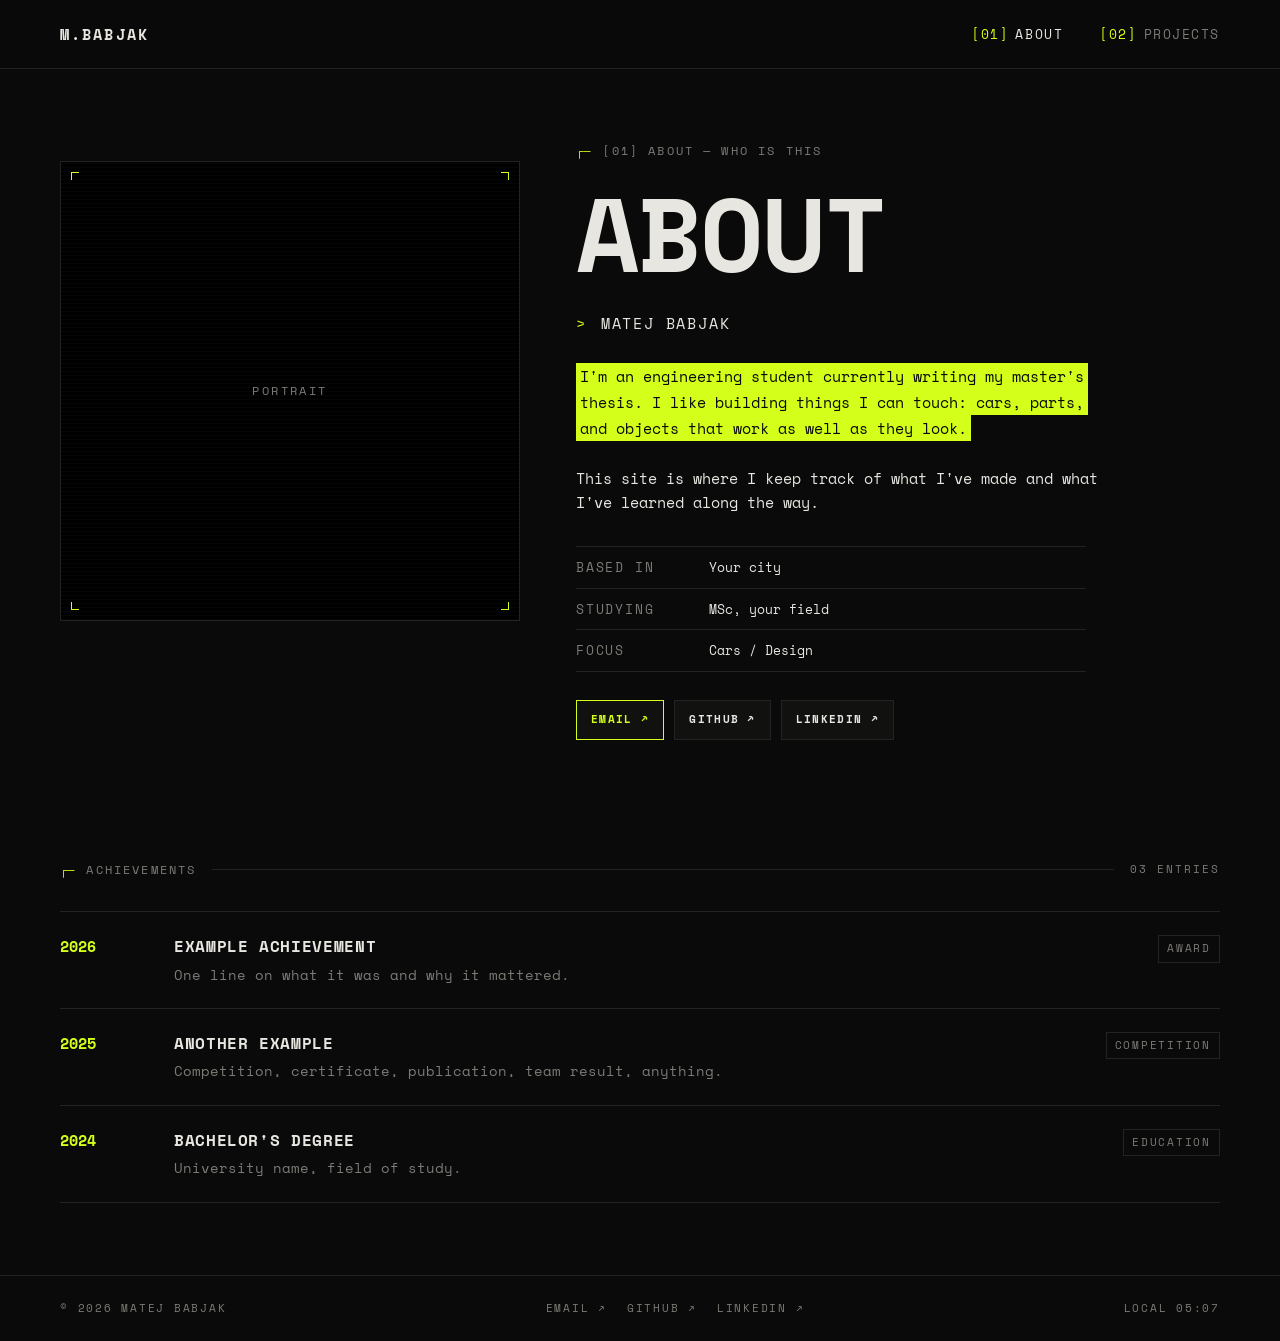
==== about.html @ 526a7960 "Initial personal website Static HTML/CSS/JS site with Home, About (bio, facts, achievements) and Pro" ====
<!doctype html>
<html lang="en">
<head>
  <meta charset="utf-8">
  <meta name="viewport" content="width=device-width, initial-scale=1">
  <title>About — Matej Babjak</title>
  <!-- remove this line when you go public, it keeps search engines away -->
  <meta name="robots" content="noindex, nofollow">
  <link rel="preconnect" href="https://fonts.googleapis.com">
  <link rel="preconnect" href="https://fonts.gstatic.com" crossorigin>
  <link rel="stylesheet" href="https://fonts.googleapis.com/css2?family=Space+Mono:wght@400;700&display=swap">
  <link rel="stylesheet" href="assets/css/style.css">
</head>
<body data-page="about">
  <div data-header></div>
  <main><div class="wrap"><noscript>This site needs JavaScript turned on.</noscript></div></main>
  <div data-footer></div>

  <script src="data/site.js"></script>
  <script src="data/about.js"></script>
  <script src="data/projects.js"></script>
  <script src="assets/js/main.js"></script>
</body>
</html>
---- assets/css/style.css ----
/* ─────────────────────────────────────────────────────────────
   STYLE
   Change the colours and font in :root and the whole site follows.
   ───────────────────────────────────────────────────────────── */

:root {
  --bg: #0a0a0a;
  --bg-raised: #111110;
  --fg: #e8e6e1;
  --muted: #7d7b76;
  --line: #232321;
  --accent: #d4ff1a;
  --accent-ink: #0a0a0a; /* text colour on top of the accent */

  --font: "Space Mono", ui-monospace, Menlo, Consolas, monospace;
  --gutter: clamp(16px, 4vw, 40px);
  --max: 1240px;
}

*,
*::before,
*::after {
  box-sizing: border-box;
}

html {
  -webkit-text-size-adjust: 100%;
}

body {
  margin: 0;
  background: var(--bg);
  color: var(--fg);
  font-family: var(--font);
  font-size: 15px;
  line-height: 1.6;
  min-height: 100vh;
  display: flex;
  flex-direction: column;
}

main {
  flex: 1;
}

a {
  color: inherit;
}

img {
  display: block;
  max-width: 100%;
}

::selection {
  background: var(--accent);
  color: var(--accent-ink);
}

.wrap {
  width: 100%;
  max-width: var(--max);
  margin: 0 auto;
  padding: 0 var(--gutter);
}

/* ── Header ───────────────────────────────────────────────── */

.site-header {
  border-bottom: 1px solid var(--line);
  position: sticky;
  top: 0;
  z-index: 10;
  background: rgba(10, 10, 10, 0.92);
  backdrop-filter: blur(6px);
}

.site-header .wrap {
  display: flex;
  align-items: center;
  justify-content: space-between;
  gap: 24px;
  height: 68px;
}

.logo {
  font-weight: 700;
  letter-spacing: 0.14em;
  text-decoration: none;
  white-space: nowrap;
}

.nav {
  display: flex;
  gap: clamp(16px, 3vw, 36px);
  font-size: 13px;
  letter-spacing: 0.12em;
}

.nav a {
  text-decoration: none;
  color: var(--muted);
  transition: color 0.15s;
  white-space: nowrap;
}

.nav a .idx {
  color: var(--accent);
  margin-right: 6px;
}

.nav a:hover,
.nav a[aria-current="page"] {
  color: var(--fg);
}

/* ── Typography bits ──────────────────────────────────────── */

/* small uppercase label with the ┌─ marker */
.label {
  font-size: 12px;
  letter-spacing: 0.18em;
  text-transform: uppercase;
  color: var(--muted);
  margin: 0;
}

.label::before {
  content: "┌─";
  color: var(--accent);
  margin-right: 12px;
  letter-spacing: 0;
}

.display {
  font-size: clamp(44px, 9vw, 104px);
  line-height: 0.95;
  font-weight: 700;
  letter-spacing: -0.02em;
  text-transform: uppercase;
  margin: 24px 0 28px;
  overflow-wrap: anywhere;
}

.prompt {
  font-size: 15px;
  letter-spacing: 0.12em;
  text-transform: uppercase;
  margin: 0 0 28px;
}

.prompt::before {
  content: ">";
  color: var(--accent);
  margin-right: 14px;
}

/* the lime highlighted paragraph */
.highlight {
  max-width: 34em;
  margin: 0;
  line-height: 1.75;
}

.highlight span {
  background: var(--accent);
  color: var(--accent-ink);
  padding: 2px 4px;
  -webkit-box-decoration-break: clone;
  box-decoration-break: clone;
}

.prose p {
  max-width: 62ch;
  margin: 0 0 1.1em;
}

.prose a {
  color: var(--accent);
}

.muted {
  color: var(--muted);
}

.blink::after {
  content: "_";
  color: var(--accent);
  animation: blink 1.1s steps(1) infinite;
}

@keyframes blink {
  50% {
    opacity: 0;
  }
}

/* ── Frame with corner brackets (used around images) ──────── */

.frame {
  --c: var(--accent);
  --len: 8px;
  --off: 10px;
  position: relative;
  border: 1px solid var(--line);
  background-color: #000;
  aspect-ratio: 1 / 1;
  overflow: hidden;
}

/* four lime corners drawn on top of the image */
.frame::after {
  content: "";
  position: absolute;
  inset: var(--off);
  pointer-events: none;
  background:
    linear-gradient(var(--c), var(--c)) top left / var(--len) 1px,
    linear-gradient(var(--c), var(--c)) top left / 1px var(--len),
    linear-gradient(var(--c), var(--c)) top right / var(--len) 1px,
    linear-gradient(var(--c), var(--c)) top right / 1px var(--len),
    linear-gradient(var(--c), var(--c)) bottom left / var(--len) 1px,
    linear-gradient(var(--c), var(--c)) bottom left / 1px var(--len),
    linear-gradient(var(--c), var(--c)) bottom right / var(--len) 1px,
    linear-gradient(var(--c), var(--c)) bottom right / 1px var(--len);
  background-repeat: no-repeat;
}

.frame img {
  width: 100%;
  height: 100%;
  object-fit: cover;
}

.frame.wide {
  aspect-ratio: 16 / 10;
}

/* shown when a project has no image yet */
.frame.empty {
  display: grid;
  place-items: center;
  background-image: repeating-linear-gradient(
    0deg,
    rgba(255, 255, 255, 0.025) 0 1px,
    transparent 1px 4px
  );
}

.frame.empty::before {
  content: attr(data-empty);
  font-size: 12px;
  letter-spacing: 0.2em;
  color: var(--muted);
}

/* ── Buttons ──────────────────────────────────────────────── */

.buttons {
  display: flex;
  flex-wrap: wrap;
  gap: 10px;
  margin-top: 28px;
}

.btn {
  display: inline-block;
  border: 1px solid var(--line);
  background: var(--bg-raised);
  padding: 10px 14px;
  font: inherit;
  font-size: 11px;
  font-weight: 700;
  letter-spacing: 0.12em;
  text-transform: uppercase;
  text-decoration: none;
  color: var(--fg);
  cursor: pointer;
  transition: border-color 0.15s, color 0.15s;
}

.btn:hover {
  border-color: var(--muted);
}

.btn.primary,
.btn[aria-pressed="true"] {
  border-color: var(--accent);
  color: var(--accent);
}

/* ── Hero (top section of each page) ──────────────────────── */

.hero {
  display: grid;
  grid-template-columns: minmax(0, 5fr) minmax(0, 7fr);
  gap: clamp(28px, 5vw, 56px);
  padding: clamp(40px, 7vw, 72px) 0;
  align-items: start;
}

.hero .frame {
  margin-top: 20px;
}

.hero-text {
  min-width: 0;
}

.hero.single {
  grid-template-columns: 1fr;
}

/* ── Section rule: label on the left, meta on the right ───── */

.rule {
  display: flex;
  align-items: center;
  gap: 16px;
  margin: 0 0 32px;
}

.rule .line {
  flex: 1;
  height: 1px;
  background: var(--line);
}

.rule .meta {
  font-size: 11px;
  letter-spacing: 0.18em;
  color: var(--muted);
  white-space: nowrap;
}

.section {
  padding: 48px 0 72px;
}

/* ── Projects list ────────────────────────────────────────── */

.filters {
  display: flex;
  flex-wrap: wrap;
  gap: 10px;
  margin-bottom: 56px;
}

.filters .count {
  color: var(--muted);
  font-weight: 400;
  margin-left: 6px;
}

.case {
  padding-bottom: 88px;
}

.case-body {
  display: grid;
  grid-template-columns: minmax(0, 1fr) minmax(0, 1fr);
  gap: clamp(28px, 5vw, 64px);
  align-items: center;
}

.case h2 {
  font-size: clamp(26px, 3.4vw, 36px);
  line-height: 1.1;
  letter-spacing: 0.02em;
  text-transform: uppercase;
  margin: 0 0 18px;
}

.case h2 a {
  text-decoration: none;
}

.case h2 a:hover {
  color: var(--accent);
}

.case .frame {
  aspect-ratio: 4 / 3;
  text-decoration: none;
}

.case .frame:not(.empty) {
  display: block;
}

.case .frame img {
  transition: transform 0.4s ease;
}

.case .frame:hover img {
  transform: scale(1.03);
}

.tags {
  display: flex;
  flex-wrap: wrap;
  gap: 8px 18px;
  font-size: 11px;
  letter-spacing: 0.16em;
  color: var(--muted);
  margin-bottom: 16px;
}

.tags .on {
  color: var(--accent);
}

.empty-state {
  padding: 40px 0 100px;
  color: var(--muted);
}

/* ── About: facts + achievements ──────────────────────────── */

.facts {
  margin: 32px 0 0;
  border-top: 1px solid var(--line);
  max-width: 34em;
}

.facts div {
  display: grid;
  grid-template-columns: 9em 1fr;
  gap: 16px;
  padding: 10px 0;
  border-bottom: 1px solid var(--line);
  font-size: 13px;
}

.facts dt {
  color: var(--muted);
  letter-spacing: 0.14em;
}

.facts dd {
  margin: 0;
}

.timeline {
  list-style: none;
  margin: 0;
  padding: 0;
  border-top: 1px solid var(--line);
}

.timeline li {
  display: grid;
  grid-template-columns: 6em minmax(0, 1fr) auto;
  gap: 24px;
  padding: 22px 0;
  border-bottom: 1px solid var(--line);
  align-items: baseline;
}

.timeline .year {
  color: var(--accent);
  font-weight: 700;
}

.timeline h3 {
  margin: 0 0 4px;
  font-size: 16px;
  text-transform: uppercase;
  letter-spacing: 0.04em;
}

.timeline p {
  margin: 0;
  color: var(--muted);
  font-size: 14px;
}

.timeline .tag {
  font-size: 11px;
  letter-spacing: 0.16em;
  color: var(--muted);
  border: 1px solid var(--line);
  padding: 4px 8px;
  white-space: nowrap;
}

/* ── Single project page ──────────────────────────────────── */

.back {
  display: inline-block;
  margin-top: 32px;
  font-size: 12px;
  letter-spacing: 0.14em;
  color: var(--muted);
  text-decoration: none;
}

.back:hover {
  color: var(--accent);
}

.gallery {
  display: grid;
  grid-template-columns: repeat(auto-fill, minmax(min(100%, 320px), 1fr));
  gap: 20px;
  margin-top: 40px;
}

/* ── Home ─────────────────────────────────────────────────── */

.index-list {
  list-style: none;
  margin: 0;
  padding: 0;
  border-top: 1px solid var(--line);
}

.index-list a {
  display: grid;
  grid-template-columns: 4em minmax(0, 1fr) auto;
  gap: 16px;
  align-items: baseline;
  padding: 26px 0;
  border-bottom: 1px solid var(--line);
  text-decoration: none;
  transition: padding 0.2s, color 0.2s;
}

.index-list a:hover {
  padding-left: 12px;
  color: var(--accent);
}

.index-list .idx {
  color: var(--accent);
  font-size: 13px;
}

.index-list .name {
  font-size: clamp(24px, 4vw, 40px);
  font-weight: 700;
  letter-spacing: 0.02em;
}

.index-list .arrow {
  color: var(--muted);
}

/* ── Footer ───────────────────────────────────────────────── */

.site-footer {
  border-top: 1px solid var(--line);
  font-size: 11px;
  letter-spacing: 0.16em;
  color: var(--muted);
}

.site-footer .wrap {
  display: flex;
  flex-wrap: wrap;
  justify-content: space-between;
  gap: 16px;
  padding-top: 24px;
  padding-bottom: 24px;
}

.site-footer nav {
  display: flex;
  flex-wrap: wrap;
  gap: 20px;
}

.site-footer a {
  text-decoration: none;
}

.site-footer a:hover {
  color: var(--accent);
}

/* ── Phones / small screens ───────────────────────────────── */

@media (max-width: 820px) {
  .hero,
  .case-body {
    grid-template-columns: minmax(0, 1fr);
  }

  /* text first, image second on phones */
  .case .frame {
    order: 2;
  }

  .timeline li {
    grid-template-columns: minmax(0, 1fr);
    gap: 6px;
  }

  .timeline .tag {
    justify-self: start;
  }
}

@media (max-width: 520px) {
  .site-header .wrap {
    height: auto;
    padding-top: 14px;
    padding-bottom: 14px;
    flex-direction: column;
    align-items: flex-start;
    gap: 8px;
  }

  .rule .meta {
    display: none;
  }

  .facts div {
    grid-template-columns: 1fr;
    gap: 2px;
  }
}

@media (prefers-reduced-motion: reduce) {
  *,
  *::after {
    animation: none !important;
    transition: none !important;
  }
}
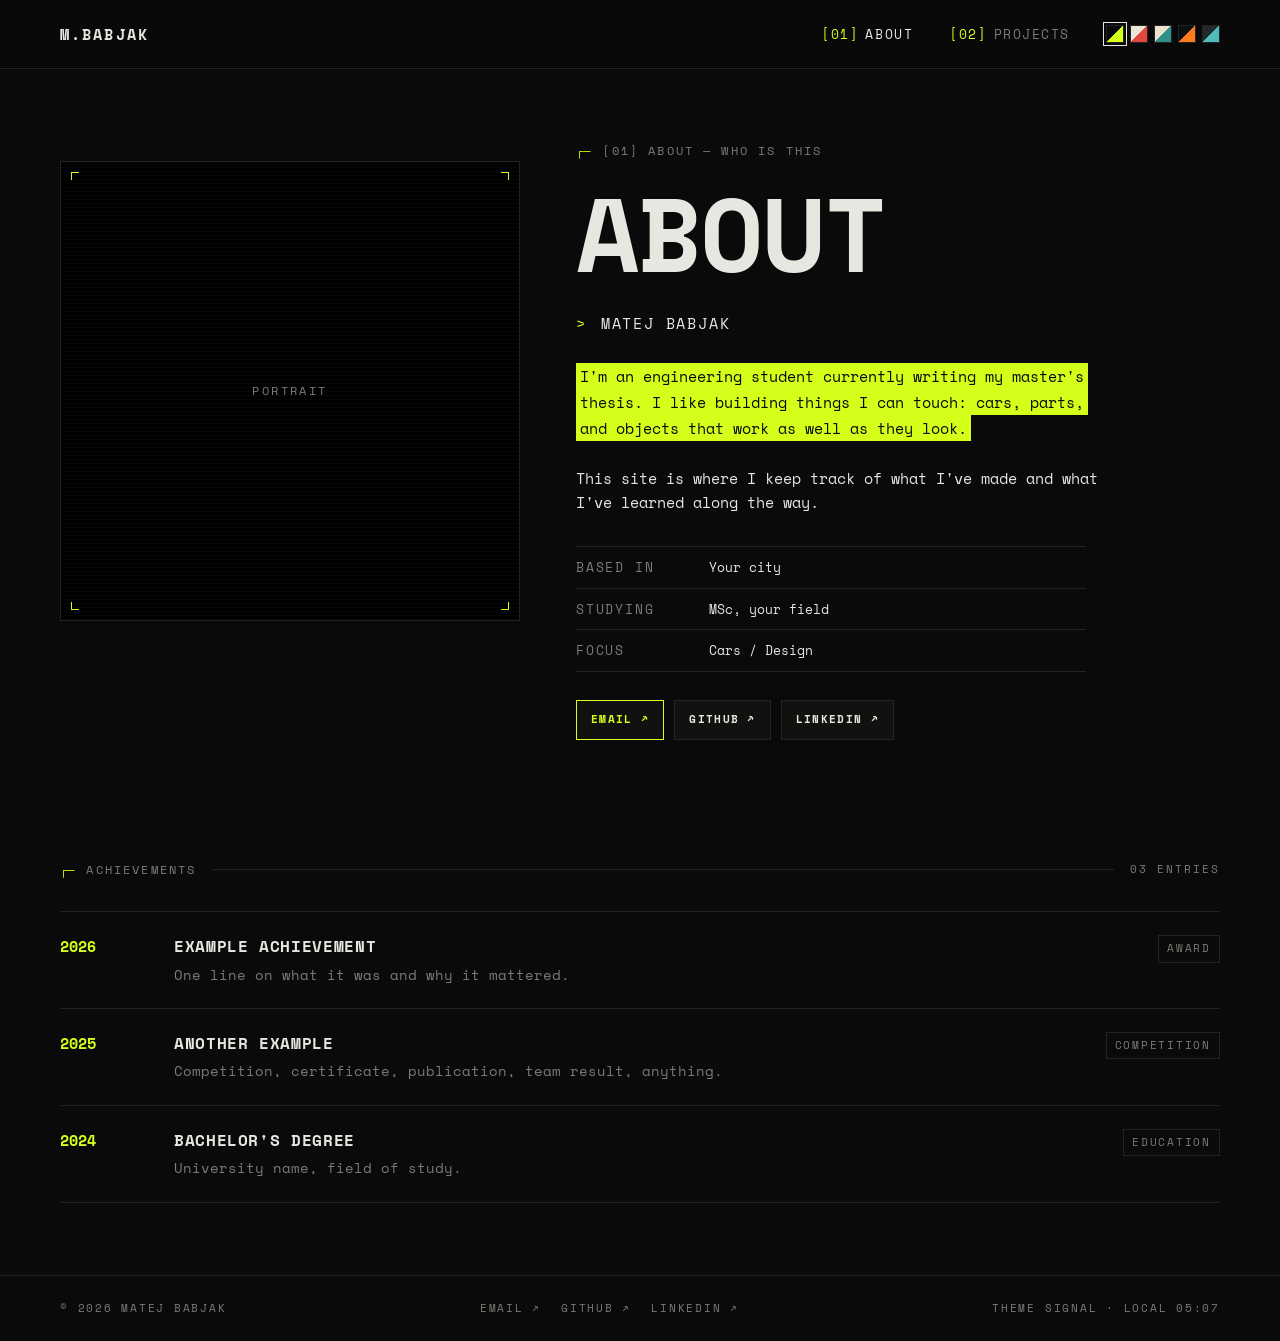
==== commit f61de702: "Add five selectable colour themes Signal (original), Pit Lane, Poster, Amber and Iron Core, picked w" ====
--- a/about.html
+++ b/about.html
@@ -3,12 +3,14 @@
 <head>
   <meta charset="utf-8">
   <meta name="viewport" content="width=device-width, initial-scale=1">
+  <!-- applies the saved colour theme before the page draws -->
+  <script>try{var t=new URLSearchParams(location.search).get("theme")||localStorage.getItem("theme");if(t)document.documentElement.dataset.theme=t}catch(e){}</script>
   <title>About — Matej Babjak</title>
   <!-- remove this line when you go public, it keeps search engines away -->
   <meta name="robots" content="noindex, nofollow">
   <link rel="preconnect" href="https://fonts.googleapis.com">
   <link rel="preconnect" href="https://fonts.gstatic.com" crossorigin>
-  <link rel="stylesheet" href="https://fonts.googleapis.com/css2?family=Space+Mono:wght@400;700&display=swap">
+  <link rel="stylesheet" href="https://fonts.googleapis.com/css2?family=Space+Mono:wght@400;700&family=Archivo:ital,wght@0,400;0,700;0,900;1,900&family=Unbounded:wght@700;900&family=VT323&display=swap">
   <link rel="stylesheet" href="assets/css/style.css">
 </head>
 <body data-page="about">
--- a/assets/css/style.css
+++ b/assets/css/style.css
@@ -1,6 +1,7 @@
 /* ─────────────────────────────────────────────────────────────
    STYLE
-   Change the colours and font in :root and the whole site follows.
+   :root is the default theme ("SIGNAL"). The other themes are at
+   the bottom of this file and only override these variables.
    ───────────────────────────────────────────────────────────── */
 
 :root {
@@ -11,8 +12,20 @@
   --line: #232321;
   --accent: #d4ff1a;
   --accent-ink: #0a0a0a; /* text colour on top of the accent */
+  --marker: var(--accent); /* the ┌─ marker on labels */
+  --hl-bg: var(--accent); /* highlighted paragraph */
+  --hl-ink: var(--accent-ink);
+  --frame-bg: #000;
+  --frame-ink: var(--muted); /* "NO IMAGE YET" text */
 
   --font: "Space Mono", ui-monospace, Menlo, Consolas, monospace;
+  --font-display: var(--font); /* big headings */
+  --display-weight: 700;
+  --display-style: normal;
+  --display-tracking: -0.02em;
+  --display-scale: 1;
+  --radius: 0px;
+
   --gutter: clamp(16px, 4vw, 40px);
   --max: 1240px;
 }
@@ -71,8 +84,35 @@
   position: sticky;
   top: 0;
   z-index: 10;
-  background: rgba(10, 10, 10, 0.92);
+  background: color-mix(in srgb, var(--bg) 92%, transparent);
   backdrop-filter: blur(6px);
+}
+
+.header-right {
+  display: flex;
+  align-items: center;
+  gap: clamp(16px, 3vw, 36px);
+  flex-wrap: wrap;
+}
+
+/* the five little theme swatches */
+.themes {
+  display: flex;
+  gap: 6px;
+}
+
+.theme-btn {
+  width: 18px;
+  height: 18px;
+  padding: 0;
+  border: 1px solid var(--line);
+  border-radius: var(--radius);
+  cursor: pointer;
+}
+
+.theme-btn[aria-pressed="true"] {
+  outline: 1px solid var(--fg);
+  outline-offset: 2px;
 }
 
 .site-header .wrap {
@@ -127,16 +167,23 @@
 
 .label::before {
   content: "┌─";
-  color: var(--accent);
+  color: var(--marker);
   margin-right: 12px;
   letter-spacing: 0;
 }
 
+.display,
+.case h2,
+.index-list .name {
+  font-family: var(--font-display);
+  font-weight: var(--display-weight);
+  font-style: var(--display-style);
+}
+
 .display {
-  font-size: clamp(44px, 9vw, 104px);
+  font-size: calc(clamp(44px, 9vw, 104px) * var(--display-scale));
   line-height: 0.95;
-  font-weight: 700;
-  letter-spacing: -0.02em;
+  letter-spacing: var(--display-tracking);
   text-transform: uppercase;
   margin: 24px 0 28px;
   overflow-wrap: anywhere;
@@ -163,8 +210,8 @@
 }
 
 .highlight span {
-  background: var(--accent);
-  color: var(--accent-ink);
+  background: var(--hl-bg);
+  color: var(--hl-ink);
   padding: 2px 4px;
   -webkit-box-decoration-break: clone;
   box-decoration-break: clone;
@@ -203,7 +250,8 @@
   --off: 10px;
   position: relative;
   border: 1px solid var(--line);
-  background-color: #000;
+  border-radius: var(--radius);
+  background-color: var(--frame-bg);
   aspect-ratio: 1 / 1;
   overflow: hidden;
 }
@@ -251,7 +299,8 @@
   content: attr(data-empty);
   font-size: 12px;
   letter-spacing: 0.2em;
-  color: var(--muted);
+  color: var(--frame-ink);
+  position: relative;
 }
 
 /* ── Buttons ──────────────────────────────────────────────── */
@@ -266,6 +315,7 @@
 .btn {
   display: inline-block;
   border: 1px solid var(--line);
+  border-radius: var(--radius);
   background: var(--bg-raised);
   padding: 10px 14px;
   font: inherit;
@@ -538,7 +588,6 @@
 
 .index-list .name {
   font-size: clamp(24px, 4vw, 40px);
-  font-weight: 700;
   letter-spacing: 0.02em;
 }
 
@@ -628,3 +677,157 @@
     transition: none !important;
   }
 }
+
+/* ─────────────────────────────────────────────────────────────
+   THEMES
+   Picked with the swatches in the header (saved in the browser).
+   Each block only changes variables, plus a few theme-only extras.
+   To add one: copy a block, rename it, and add it to THEMES in
+   data/site.js.
+   ───────────────────────────────────────────────────────────── */
+
+/* ── PIT LANE: halftone race poster on cream paper ────────── */
+
+[data-theme="pitlane"] {
+  --bg: #ece6d6;
+  --bg-raised: #e3dcc9;
+  --fg: #161616;
+  --muted: #6e685c;
+  --line: #cdc4ae;
+  --accent: #e2483f;
+  --accent-ink: #fff8e8;
+  --marker: #2aa3d6;
+  --frame-bg: #d8d0ba;
+  --font-display: "Archivo", sans-serif;
+  --display-weight: 900;
+  --display-style: italic;
+  --display-tracking: -0.01em;
+}
+
+[data-theme="pitlane"] body {
+  background-image: radial-gradient(rgba(0, 0, 0, 0.07) 1px, transparent 1.4px);
+  background-size: 5px 5px;
+}
+
+/* the four racing stripes under the header */
+[data-theme="pitlane"] .site-header {
+  border-bottom: 0;
+}
+
+[data-theme="pitlane"] .site-header::after {
+  content: "";
+  position: absolute;
+  left: 0;
+  right: 0;
+  top: 100%;
+  height: 12px;
+  background: linear-gradient(#f0952b 0 25%, #e2483f 0 50%, #9a4fa6 0 75%, #2aa3d6 0);
+}
+
+[data-theme="pitlane"] .frame.empty {
+  background-image: radial-gradient(rgba(0, 0, 0, 0.22) 1.1px, transparent 1.5px);
+  background-size: 4px 4px;
+}
+
+/* ── POSTER: bold type posters, cream / red / teal / olive ── */
+
+[data-theme="poster"] {
+  --bg: #121212;
+  --bg-raised: #1c1b19;
+  --fg: #ece3cf;
+  --muted: #8f897b;
+  --line: #2d2b27;
+  --accent: #e5392a;
+  --accent-ink: #ece3cf;
+  --marker: #2f8f8a;
+  --frame-bg: #ece3cf;
+  --frame-ink: #121212;
+  --font-display: "Unbounded", sans-serif;
+  --display-weight: 900;
+  --display-tracking: -0.03em;
+  --display-scale: 0.85;
+}
+
+/* three dots, like the posters */
+[data-theme="poster"] .frame.empty {
+  background-image:
+    radial-gradient(circle at 30% 30%, #e5392a 0 9%, transparent 9.5%),
+    radial-gradient(circle at 50% 30%, #7a4466 0 9%, transparent 9.5%),
+    radial-gradient(circle at 70% 30%, #2f8f8a 0 9%, transparent 9.5%);
+}
+
+[data-theme="poster"] .timeline .year,
+[data-theme="poster"] .tags .on {
+  color: #b5ad3c;
+}
+
+/* ── AMBER: glowing orange screen on a dark gadget ────────── */
+
+[data-theme="amber"] {
+  --bg: #0c0f10;
+  --bg-raised: #121618;
+  --fg: #ff9a3c;
+  --muted: #a35f26;
+  --line: #2c1f13;
+  --accent: #ff7a1a;
+  --accent-ink: #0c0f10;
+  --frame-bg: #070909;
+  --font-display: "VT323", monospace;
+  --display-weight: 400;
+  --display-tracking: 0.01em;
+  --display-scale: 1.3;
+}
+
+[data-theme="amber"] body {
+  text-shadow: 0 0 6px rgba(255, 122, 26, 0.45);
+}
+
+/* scanlines over everything */
+[data-theme="amber"] body::after {
+  content: "";
+  position: fixed;
+  inset: 0;
+  pointer-events: none;
+  z-index: 100;
+  background: repeating-linear-gradient(rgba(0, 0, 0, 0.22) 0 1px, transparent 1px 3px);
+}
+
+[data-theme="amber"] .highlight span {
+  text-shadow: none;
+}
+
+[data-theme="amber"] .frame {
+  border-color: #4a2c14;
+}
+
+/* ── IRON CORE: iron / aqua / rust / heat / cream ─────────── */
+
+[data-theme="iron"] {
+  --bg: #222a2a;
+  --bg-raised: #2b3535;
+  --fg: #e2dac2;
+  --muted: #9aa29c;
+  --line: #374141;
+  --accent: #f39120;
+  --accent-ink: #222a2a;
+  --marker: #ec4624;
+  --hl-bg: #4fbbbc;
+  --hl-ink: #222a2a;
+  --frame-bg: #1b2222;
+  --font: "Archivo", system-ui, sans-serif;
+  --font-display: "Archivo", sans-serif;
+  --display-weight: 900;
+  --display-tracking: -0.02em;
+  --radius: 10px;
+}
+
+/* each project sits on its own card, like the palette sheet */
+[data-theme="iron"] .case-body {
+  background: var(--bg-raised);
+  border-radius: 14px;
+  padding: clamp(20px, 3vw, 36px);
+}
+
+[data-theme="iron"] .timeline .year {
+  color: #ec4624;
+}
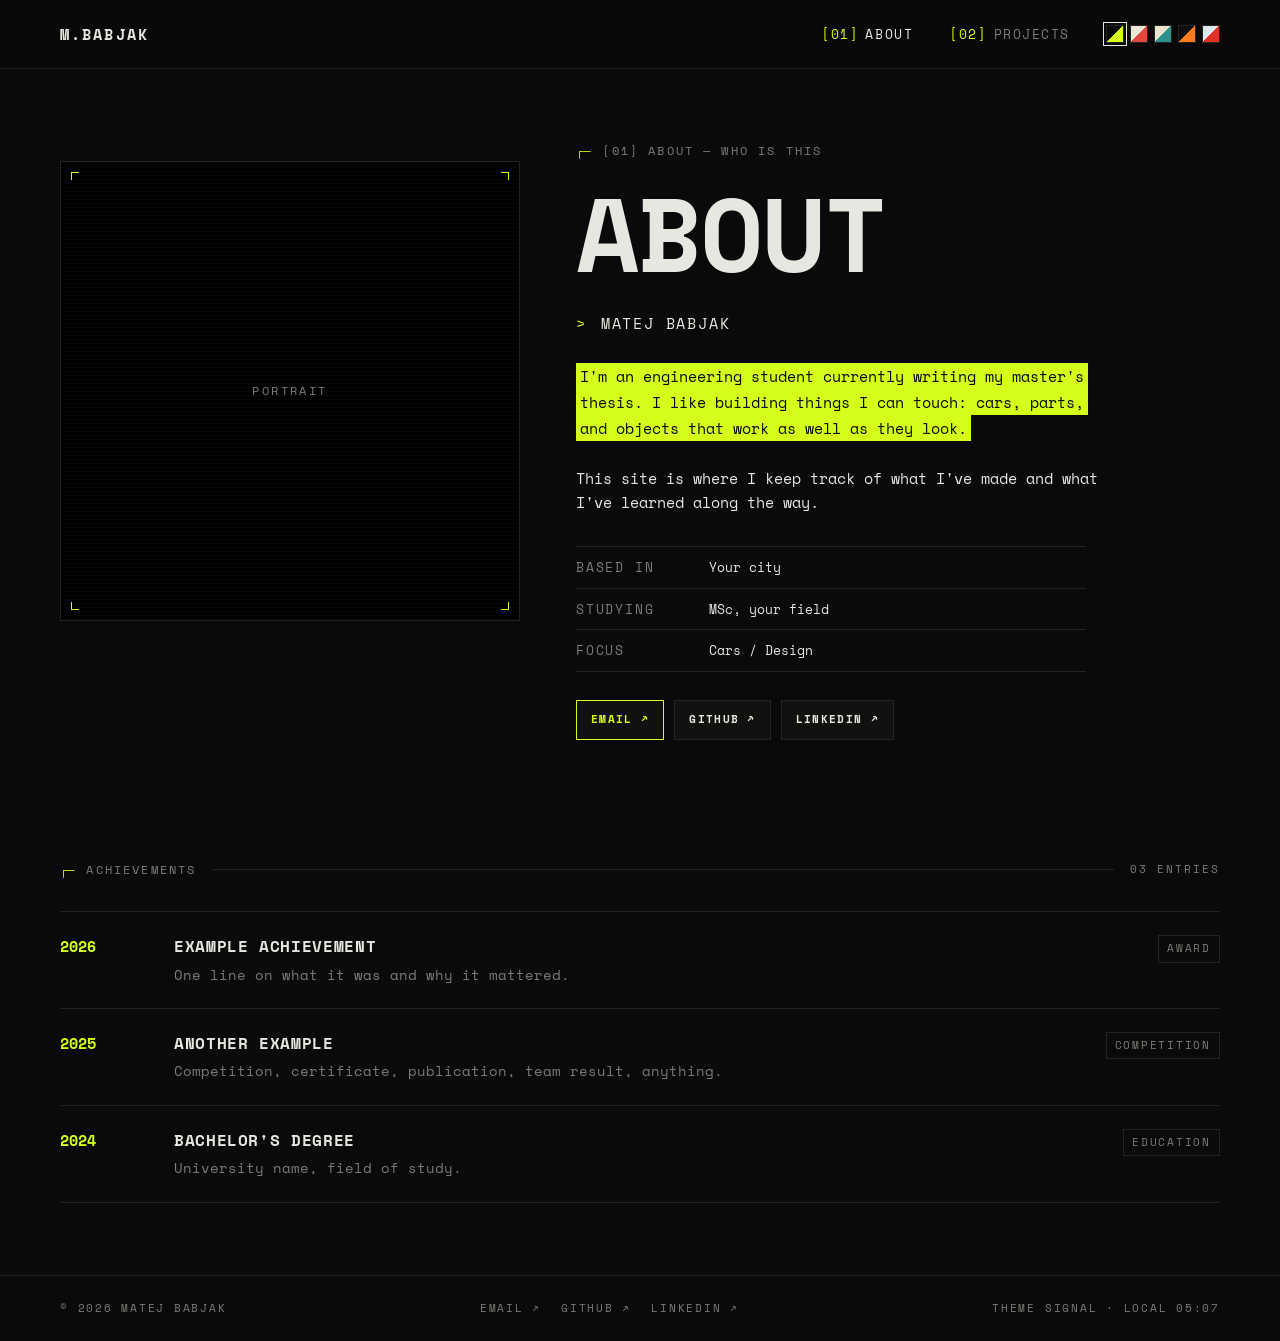
==== commit afbf6963: "Replace Iron Core theme with ORBIT Ice-blue spec-sheet theme: black ink, signal red, shuttle navy, B" ====
--- a/about.html
+++ b/about.html
@@ -10,7 +10,7 @@
   <meta name="robots" content="noindex, nofollow">
   <link rel="preconnect" href="https://fonts.googleapis.com">
   <link rel="preconnect" href="https://fonts.gstatic.com" crossorigin>
-  <link rel="stylesheet" href="https://fonts.googleapis.com/css2?family=Space+Mono:wght@400;700&family=Archivo:ital,wght@0,400;0,700;0,900;1,900&family=Unbounded:wght@700;900&family=VT323&display=swap">
+  <link rel="stylesheet" href="https://fonts.googleapis.com/css2?family=Space+Mono:wght@400;700&family=Archivo:ital,wght@1,900&family=Unbounded:wght@900&family=VT323&family=Big+Shoulders+Display:wght@900&family=IBM+Plex+Mono:wght@400;700&display=swap">
   <link rel="stylesheet" href="assets/css/style.css">
 </head>
 <body data-page="about">
--- a/assets/css/style.css
+++ b/assets/css/style.css
@@ -800,34 +800,62 @@
   border-color: #4a2c14;
 }
 
-/* ── IRON CORE: iron / aqua / rust / heat / cream ─────────── */
-
-[data-theme="iron"] {
-  --bg: #222a2a;
-  --bg-raised: #2b3535;
-  --fg: #e2dac2;
-  --muted: #9aa29c;
-  --line: #374141;
-  --accent: #f39120;
-  --accent-ink: #222a2a;
-  --marker: #ec4624;
-  --hl-bg: #4fbbbc;
-  --hl-ink: #222a2a;
-  --frame-bg: #1b2222;
-  --font: "Archivo", system-ui, sans-serif;
-  --font-display: "Archivo", sans-serif;
+/* ── ORBIT: vintage spec sheet. Ice-blue paper, black ink,
+      one signal red and shuttle navy. Japanese camera catalogs,
+      BMC race cars and space-program manuals. ─────────────────── */
+
+[data-theme="orbit"] {
+  --bg: #dce8ec;
+  --bg-raised: #cfdee4;
+  --fg: #0f1418;
+  --muted: #536269;
+  --line: #b3c7cf;
+  --accent: #e0322b;
+  --accent-ink: #f4f8f9;
+  --marker: #e0322b;
+  --hl-bg: #14233d;
+  --hl-ink: #e6eef1;
+  --frame-bg: #c8d9e0;
+  --frame-ink: #14233d;
+  --font: "IBM Plex Mono", ui-monospace, monospace;
+  --font-display: "Big Shoulders Display", sans-serif;
   --display-weight: 900;
-  --display-tracking: -0.02em;
-  --radius: 10px;
-}
-
-/* each project sits on its own card, like the palette sheet */
-[data-theme="iron"] .case-body {
-  background: var(--bg-raised);
-  border-radius: 14px;
-  padding: clamp(20px, 3vw, 36px);
-}
-
-[data-theme="iron"] .timeline .year {
-  color: #ec4624;
-}
+  --display-tracking: -0.01em;
+  --display-scale: 1.25;
+}
+
+/* red dot instead of the ┌─ marker */
+[data-theme="orbit"] .label::before {
+  content: "●";
+  font-size: 10px;
+  vertical-align: 1px;
+}
+
+/* + crosshairs instead of corner brackets */
+[data-theme="orbit"] .frame::after {
+  inset: 0;
+  background:
+    linear-gradient(var(--fg), var(--fg)) left 6px top 12px / 13px 1px,
+    linear-gradient(var(--fg), var(--fg)) left 12px top 6px / 1px 13px,
+    linear-gradient(var(--fg), var(--fg)) right 6px top 12px / 13px 1px,
+    linear-gradient(var(--fg), var(--fg)) right 12px top 6px / 1px 13px,
+    linear-gradient(var(--fg), var(--fg)) left 6px bottom 12px / 13px 1px,
+    linear-gradient(var(--fg), var(--fg)) left 12px bottom 6px / 1px 13px,
+    linear-gradient(var(--fg), var(--fg)) right 6px bottom 12px / 13px 1px,
+    linear-gradient(var(--fg), var(--fg)) right 12px bottom 6px / 1px 13px;
+  background-repeat: no-repeat;
+}
+
+/* empty frame: one red dot, like a lens or the can */
+[data-theme="orbit"] .frame.empty {
+  background-image: radial-gradient(circle at 50% 42%, #e0322b 0 13%, transparent 13.4%);
+}
+
+[data-theme="orbit"] .frame.empty::before {
+  margin-top: 34%;
+}
+
+[data-theme="orbit"] .tags .on {
+  color: #14233d;
+  font-weight: 700;
+}
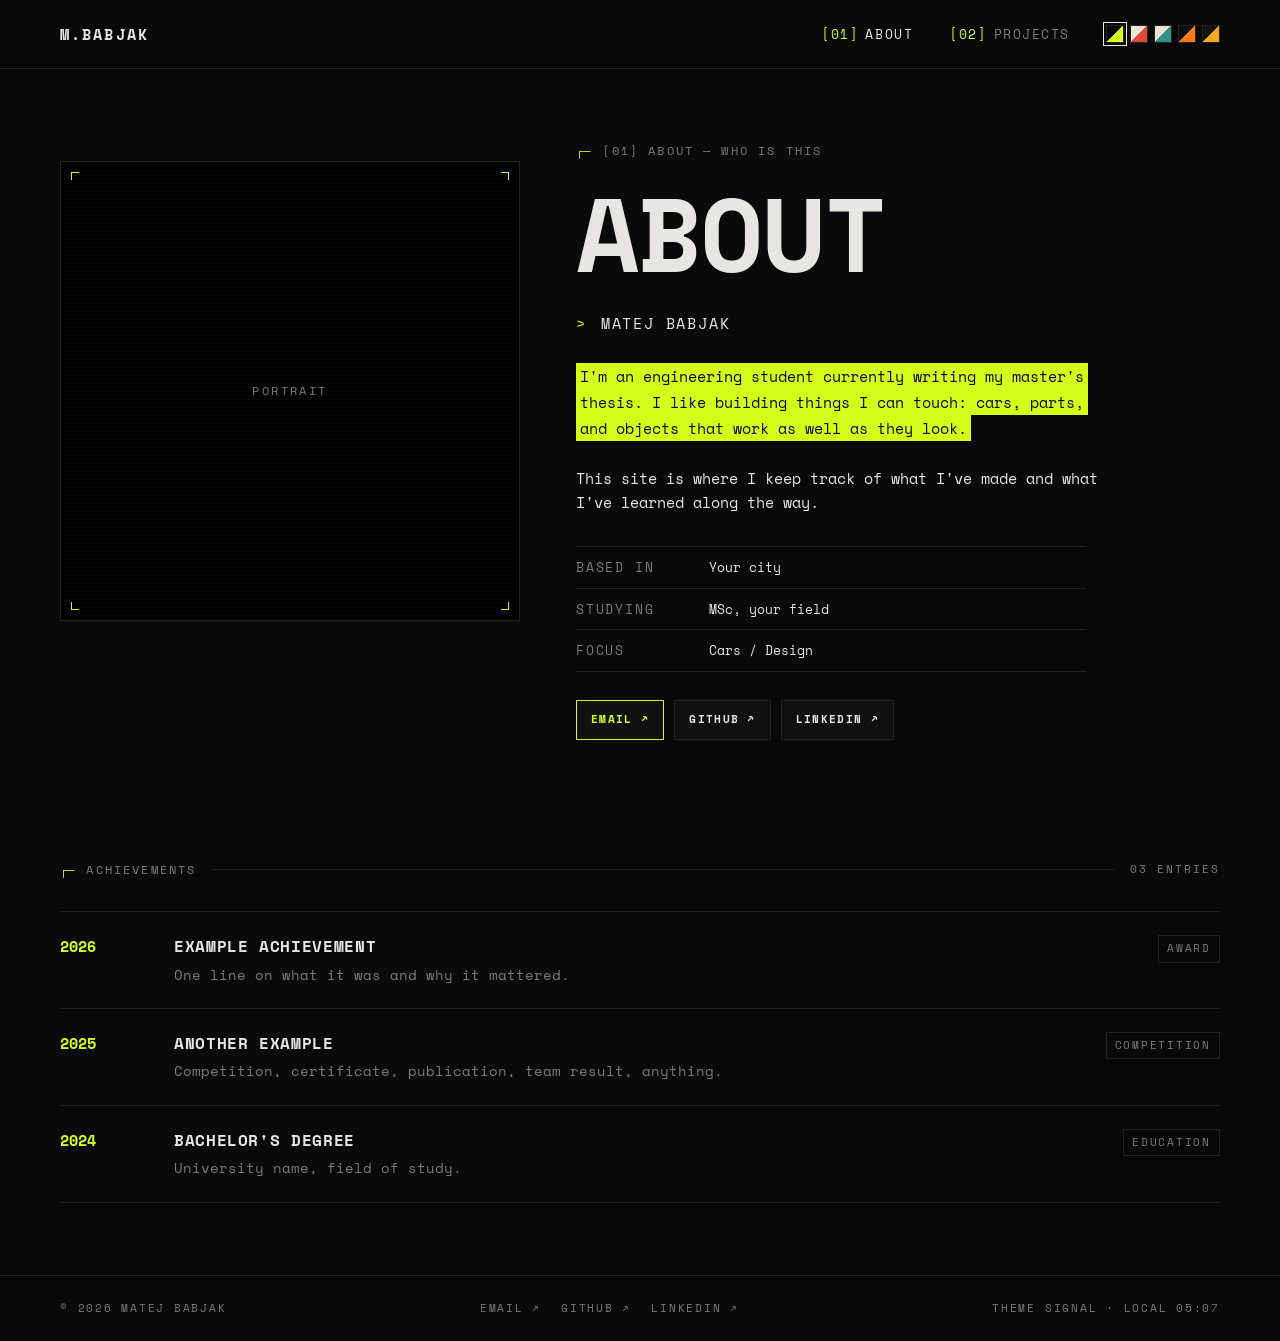
==== commit 178303a9: "Replace ORBIT theme with GRID Dark green-black graph-paper theme inspired by gridded tin packaging: " ====
--- a/about.html
+++ b/about.html
@@ -10,7 +10,7 @@
   <meta name="robots" content="noindex, nofollow">
   <link rel="preconnect" href="https://fonts.googleapis.com">
   <link rel="preconnect" href="https://fonts.gstatic.com" crossorigin>
-  <link rel="stylesheet" href="https://fonts.googleapis.com/css2?family=Space+Mono:wght@400;700&family=Archivo:ital,wght@1,900&family=Unbounded:wght@900&family=VT323&family=Big+Shoulders+Display:wght@900&family=IBM+Plex+Mono:wght@400;700&display=swap">
+  <link rel="stylesheet" href="https://fonts.googleapis.com/css2?family=Space+Mono:wght@400;700&family=Archivo:ital,wght@1,900&family=Unbounded:wght@900&family=VT323&family=Sora:wght@400;700&display=swap">
   <link rel="stylesheet" href="assets/css/style.css">
 </head>
 <body data-page="about">
--- a/assets/css/style.css
+++ b/assets/css/style.css
@@ -800,62 +800,100 @@
   border-color: #4a2c14;
 }
 
-/* ── ORBIT: vintage spec sheet. Ice-blue paper, black ink,
-      one signal red and shuttle navy. Japanese camera catalogs,
-      BMC race cars and space-program manuals. ─────────────────── */
-
-[data-theme="orbit"] {
-  --bg: #dce8ec;
-  --bg-raised: #cfdee4;
-  --fg: #0f1418;
-  --muted: #536269;
-  --line: #b3c7cf;
-  --accent: #e0322b;
-  --accent-ink: #f4f8f9;
-  --marker: #e0322b;
-  --hl-bg: #14233d;
-  --hl-ink: #e6eef1;
-  --frame-bg: #c8d9e0;
-  --frame-ink: #14233d;
-  --font: "IBM Plex Mono", ui-monospace, monospace;
-  --font-display: "Big Shoulders Display", sans-serif;
-  --display-weight: 900;
-  --display-tracking: -0.01em;
-  --display-scale: 1.25;
-}
-
-/* red dot instead of the ┌─ marker */
-[data-theme="orbit"] .label::before {
-  content: "●";
-  font-size: 10px;
-  vertical-align: 1px;
+/* ── GRID: graph-paper tins. Deep green-black, thin mustard
+      grid lines, cream text, black label bars. ───────────────── */
+
+[data-theme="grid"] {
+  --bg: #10130e;
+  --bg-raised: #171b14;
+  --fg: #efe6d2;
+  --muted: #8d8a78;
+  --line: #2a2f22;
+  --accent: #f2a91f;
+  --accent-ink: #10130e;
+  --marker: #f2a91f;
+  --frame-bg: #f2a91f;
+  --frame-ink: #10130e;
+  --grid: rgba(242, 169, 31, 0.08);
+  --font: "Sora", system-ui, sans-serif;
+  --font-display: "Sora", sans-serif;
+  --display-weight: 700;
+  --display-tracking: -0.05em;
+}
+
+/* the graph-paper grid behind everything */
+[data-theme="grid"] body {
+  background-image:
+    linear-gradient(var(--grid) 1px, transparent 1px),
+    linear-gradient(90deg, var(--grid) 1px, transparent 1px);
+  background-size: 40px 40px;
+}
+
+/* lowercase headings, like the "pinhead oat bowl:" labels */
+[data-theme="grid"] .display,
+[data-theme="grid"] .case h2,
+[data-theme="grid"] .index-list .name {
+  text-transform: lowercase;
+}
+
+[data-theme="grid"] .label::before {
+  content: "+";
+  font-size: 15px;
+}
+
+/* black label bar with a mustard edge, like the tins */
+[data-theme="grid"] .highlight span {
+  background: #000;
+  color: var(--fg);
+  box-shadow: inset 3px 0 0 var(--accent);
+  padding: 3px 8px;
+}
+
+[data-theme="grid"] .btn.primary,
+[data-theme="grid"] .btn[aria-pressed="true"] {
+  background: var(--accent);
+  color: var(--accent-ink);
+}
+
+[data-theme="grid"] .btn[aria-pressed="true"] .count {
+  color: inherit;
+  opacity: 0.6;
 }
 
 /* + crosshairs instead of corner brackets */
-[data-theme="orbit"] .frame::after {
+[data-theme="grid"] .frame::after {
   inset: 0;
   background:
-    linear-gradient(var(--fg), var(--fg)) left 6px top 12px / 13px 1px,
-    linear-gradient(var(--fg), var(--fg)) left 12px top 6px / 1px 13px,
-    linear-gradient(var(--fg), var(--fg)) right 6px top 12px / 13px 1px,
-    linear-gradient(var(--fg), var(--fg)) right 12px top 6px / 1px 13px,
-    linear-gradient(var(--fg), var(--fg)) left 6px bottom 12px / 13px 1px,
-    linear-gradient(var(--fg), var(--fg)) left 12px bottom 6px / 1px 13px,
-    linear-gradient(var(--fg), var(--fg)) right 6px bottom 12px / 13px 1px,
-    linear-gradient(var(--fg), var(--fg)) right 12px bottom 6px / 1px 13px;
+    linear-gradient(var(--cross), var(--cross)) left 6px top 12px / 13px 1px,
+    linear-gradient(var(--cross), var(--cross)) left 12px top 6px / 1px 13px,
+    linear-gradient(var(--cross), var(--cross)) right 6px top 12px / 13px 1px,
+    linear-gradient(var(--cross), var(--cross)) right 12px top 6px / 1px 13px,
+    linear-gradient(var(--cross), var(--cross)) left 6px bottom 12px / 13px 1px,
+    linear-gradient(var(--cross), var(--cross)) left 12px bottom 6px / 1px 13px,
+    linear-gradient(var(--cross), var(--cross)) right 6px bottom 12px / 13px 1px,
+    linear-gradient(var(--cross), var(--cross)) right 12px bottom 6px / 1px 13px;
   background-repeat: no-repeat;
 }
 
-/* empty frame: one red dot, like a lens or the can */
-[data-theme="orbit"] .frame.empty {
-  background-image: radial-gradient(circle at 50% 42%, #e0322b 0 13%, transparent 13.4%);
-}
-
-[data-theme="orbit"] .frame.empty::before {
-  margin-top: 34%;
-}
-
-[data-theme="orbit"] .tags .on {
-  color: #14233d;
-  font-weight: 700;
-}
+/* empty frame: a mustard tin face with its own darker grid */
+[data-theme="grid"] .frame.empty {
+  border-color: var(--accent);
+  background-image:
+    linear-gradient(rgba(0, 0, 0, 0.16) 1px, transparent 1px),
+    linear-gradient(90deg, rgba(0, 0, 0, 0.16) 1px, transparent 1px);
+  background-size: 28px 28px;
+}
+
+[data-theme="grid"] .frame.empty::before {
+  background: #000;
+  color: var(--accent);
+  padding: 6px 10px;
+}
+
+[data-theme="grid"] .frame {
+  --cross: var(--fg);
+}
+
+[data-theme="grid"] .frame.empty {
+  --cross: #10130e;
+}
